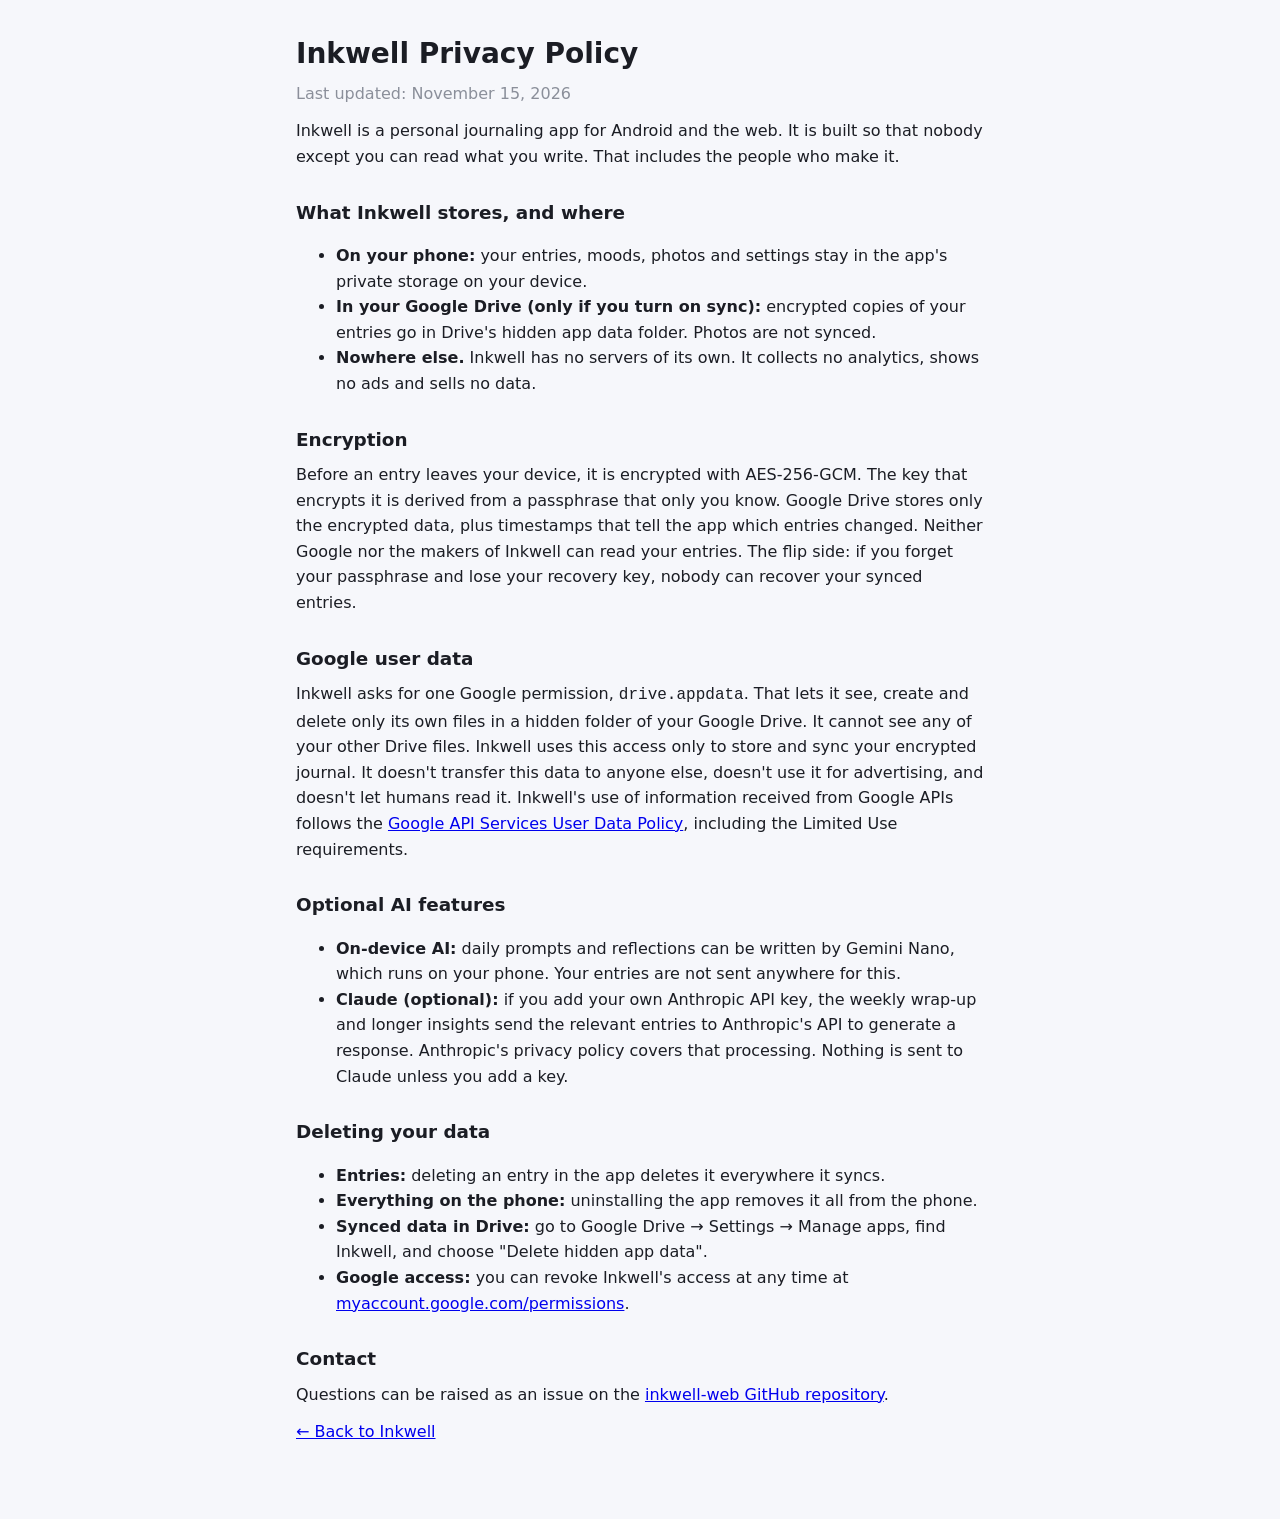
==== privacy.html @ 77a0a961 "Add a privacy policy page to the web journal Co-Authored-By: Claude Opus 5.5 <noreply@anthropic.com>" ====
<!doctype html>
<html lang="en">
<head>
<meta charset="utf-8">
<meta name="viewport" content="width=device-width, initial-scale=1">
<title>Inkwell Privacy Policy</title>
<link rel="stylesheet" href="styles.css">
<style>
  .policy { max-width: 720px; margin: 0 auto; padding: 32px 16px 64px; line-height: 1.6; }
  .policy h1 { margin-bottom: 4px; }
  .policy h2 { margin-top: 28px; font-size: 1.15rem; }
  .policy .muted { opacity: .7; }
</style>
</head>
<body>
<main class="policy">
  <h1>Inkwell Privacy Policy</h1>
  <p class="muted">Last updated: November 15, 2026</p>

  <p>Inkwell is a personal journaling app for Android and the web. It is built so that nobody except you can read
    what you write. That includes the people who make it.</p>

  <h2>What Inkwell stores, and where</h2>
  <ul>
    <li><strong>On your phone:</strong> your entries, moods, photos and settings stay in the app's private storage on
      your device.</li>
    <li><strong>In your Google Drive (only if you turn on sync):</strong> encrypted copies of your entries go in
      Drive's hidden app data folder. Photos are not synced.</li>
    <li><strong>Nowhere else.</strong> Inkwell has no servers of its own. It collects no analytics, shows no ads and
      sells no data.</li>
  </ul>

  <h2>Encryption</h2>
  <p>Before an entry leaves your device, it is encrypted with AES-256-GCM. The key that encrypts it is derived from
    a passphrase that only you know. Google Drive stores only the encrypted data, plus timestamps that tell the app
    which entries changed. Neither Google nor the makers of Inkwell can read your entries. The flip side: if you
    forget your passphrase and lose your recovery key, nobody can recover your synced entries.</p>

  <h2>Google user data</h2>
  <p>Inkwell asks for one Google permission, <code>drive.appdata</code>. That lets it see, create and delete only its
    own files in a hidden folder of your Google Drive. It cannot see any of your other Drive files. Inkwell uses
    this access only to store and sync your encrypted journal. It doesn't transfer this data to anyone else, doesn't
    use it for advertising, and doesn't let humans read it.
    Inkwell's use of information received from Google APIs follows the
    <a href="https://developers.google.com/terms/api-services-user-data-policy">Google API Services User Data
    Policy</a>, including the Limited Use requirements.</p>

  <h2>Optional AI features</h2>
  <ul>
    <li><strong>On-device AI:</strong> daily prompts and reflections can be written by Gemini Nano, which runs on your
      phone. Your entries are not sent anywhere for this.</li>
    <li><strong>Claude (optional):</strong> if you add your own Anthropic API key, the weekly wrap-up and longer
      insights send the relevant entries to Anthropic's API to generate a response. Anthropic's privacy policy
      covers that processing. Nothing is sent to Claude unless you add a key.</li>
  </ul>

  <h2>Deleting your data</h2>
  <ul>
    <li><strong>Entries:</strong> deleting an entry in the app deletes it everywhere it syncs.</li>
    <li><strong>Everything on the phone:</strong> uninstalling the app removes it all from the phone.</li>
    <li><strong>Synced data in Drive:</strong> go to Google Drive → Settings → Manage apps, find Inkwell, and choose
      "Delete hidden app data".</li>
    <li><strong>Google access:</strong> you can revoke Inkwell's access at any time at
      <a href="https://myaccount.google.com/permissions">myaccount.google.com/permissions</a>.</li>
  </ul>

  <h2>Contact</h2>
  <p>Questions can be raised as an issue on the
    <a href="https://github.com/h0tt5auc3/inkwell-web/issues">inkwell-web GitHub repository</a>.</p>

  <p><a href="./">← Back to Inkwell</a></p>
</main>
</body>
</html>
---- styles.css ----
:root {
  --bg: #f6f7fb; --surface: #ffffff; --text: #1b1d24; --muted: #5e6472; --line: #dfe2ea;
  --accent: #2451a6; --on-accent: #ffffff; --tint: #e8eefb; --danger: #b3261e; --focus: #2451a6;
}
@media (prefers-color-scheme: dark) {
  :root {
    --bg: #12141a; --surface: #1c1f27; --text: #e6e8ee; --muted: #a2a8b6; --line: #2e323d;
    --accent: #8fb0f5; --on-accent: #0d1b3a; --tint: #232c42; --danger: #f2b8b5; --focus: #8fb0f5;
  }
}
* { box-sizing: border-box; }
html { -webkit-text-size-adjust: 100%; }
body {
  margin: 0; background: var(--bg); color: var(--text);
  font: 16px/1.55 system-ui, -apple-system, "Segoe UI", Roboto, "Helvetica Neue", Arial, sans-serif;
}
.banner { background: var(--tint); color: var(--text); text-align: center; font-size: 13px; padding: 6px 12px; }
main { max-width: 760px; margin: 0 auto; padding: 20px 16px 64px; }
h1 { font-size: 28px; margin: 0 0 8px; }
h2 { font-size: 20px; margin: 0 0 8px; }
p { margin: 0 0 12px; }
.muted { color: var(--muted); }
.card { background: var(--surface); border: 1px solid var(--line); border-radius: 16px; padding: 20px; margin-bottom: 16px; }
.center { max-width: 460px; margin: 8vh auto 0; }
button, input, textarea { font: inherit; color: inherit; }
button {
  min-height: 40px; padding: 8px 18px; border-radius: 20px; border: 1px solid var(--line);
  background: var(--surface); cursor: pointer;
}
button.primary { background: var(--accent); color: var(--on-accent); border-color: var(--accent); font-weight: 600; }
button.danger { color: var(--danger); }
button.link { border: 0; background: none; color: var(--accent); padding: 4px 0; min-height: 0; text-decoration: underline; border-radius: 4px; }
button:disabled { opacity: .5; cursor: default; }
:focus-visible { outline: 3px solid var(--focus); outline-offset: 2px; }
label { display: block; font-weight: 600; margin: 12px 0 4px; }
input[type=password], input[type=text], input[type=search] {
  width: 100%; padding: 10px 14px; border-radius: 12px; border: 1px solid var(--line);
  background: var(--bg);
}
.error { color: var(--danger); margin: 10px 0 0; }
.warn { border-left: 4px solid var(--danger); padding: 8px 12px; background: var(--tint); border-radius: 8px; margin: 12px 0; }
.row { display: flex; gap: 8px; align-items: center; flex-wrap: wrap; }
.row.end { justify-content: flex-end; }
.spacer { flex: 1; }
.checkrow { display: flex; gap: 10px; align-items: center; margin: 14px 0; font-weight: 400; }
.checkrow input { width: 20px; height: 20px; }
.recovery {
  font: 600 20px/1.6 ui-monospace, Consolas, Menlo, monospace; word-break: break-all; text-align: center;
  background: var(--tint); border-radius: 12px; padding: 16px; margin: 12px 0; user-select: all;
}
header.bar { display: flex; align-items: center; gap: 8px; flex-wrap: wrap; margin-bottom: 16px; }
header.bar h1 { margin: 0; flex: 1; font-size: 24px; }
.month { font-size: 13px; font-weight: 700; letter-spacing: .04em; text-transform: uppercase; color: var(--muted); margin: 24px 4px 8px; }
.entry {
  display: block; width: 100%; text-align: left; border-radius: 16px; padding: 14px 16px; margin-bottom: 8px;
  background: var(--surface); border: 1px solid var(--line);
}
.entry .meta { font-size: 13px; color: var(--muted); }
.entry .t { font-weight: 600; overflow-wrap: anywhere; }
.entry .snip {
  color: var(--muted); overflow-wrap: anywhere; display: -webkit-box; -webkit-line-clamp: 2;
  -webkit-box-orient: vertical; overflow: hidden;
}
.empty { text-align: center; padding: 40px 0; color: var(--muted); }
.moods { display: flex; gap: 6px; margin: 8px 0 12px; }
.moods button { font-size: 24px; width: 48px; padding: 0; border-radius: 16px; }
.moods button[aria-pressed=true] { background: var(--tint); border-color: var(--accent); }
.title-in { font-size: 22px; font-weight: 600; margin-bottom: 8px; }
textarea.body {
  display: block; width: 100%; min-height: 50vh; resize: none; overflow: hidden; border: 0; background: transparent;
  padding: 8px 2px; font-size: 18px; line-height: 1.7;
}
textarea.body:focus { outline: none; }
.prompt { font-style: italic; color: var(--muted); margin: 4px 0 8px; }
.reflection { background: var(--tint); border-radius: 16px; padding: 14px 16px; margin-top: 16px; white-space: pre-wrap; overflow-wrap: anywhere; }
.status { font-size: 13px; color: var(--muted); min-height: 20px; }
dialog { border: 1px solid var(--line); border-radius: 16px; background: var(--surface); color: var(--text); max-width: 380px; }
dialog::backdrop { background: rgba(0,0,0,.45); }
@media (max-width: 420px) { main { padding: 12px 12px 48px; } .recovery { font-size: 16px; } }
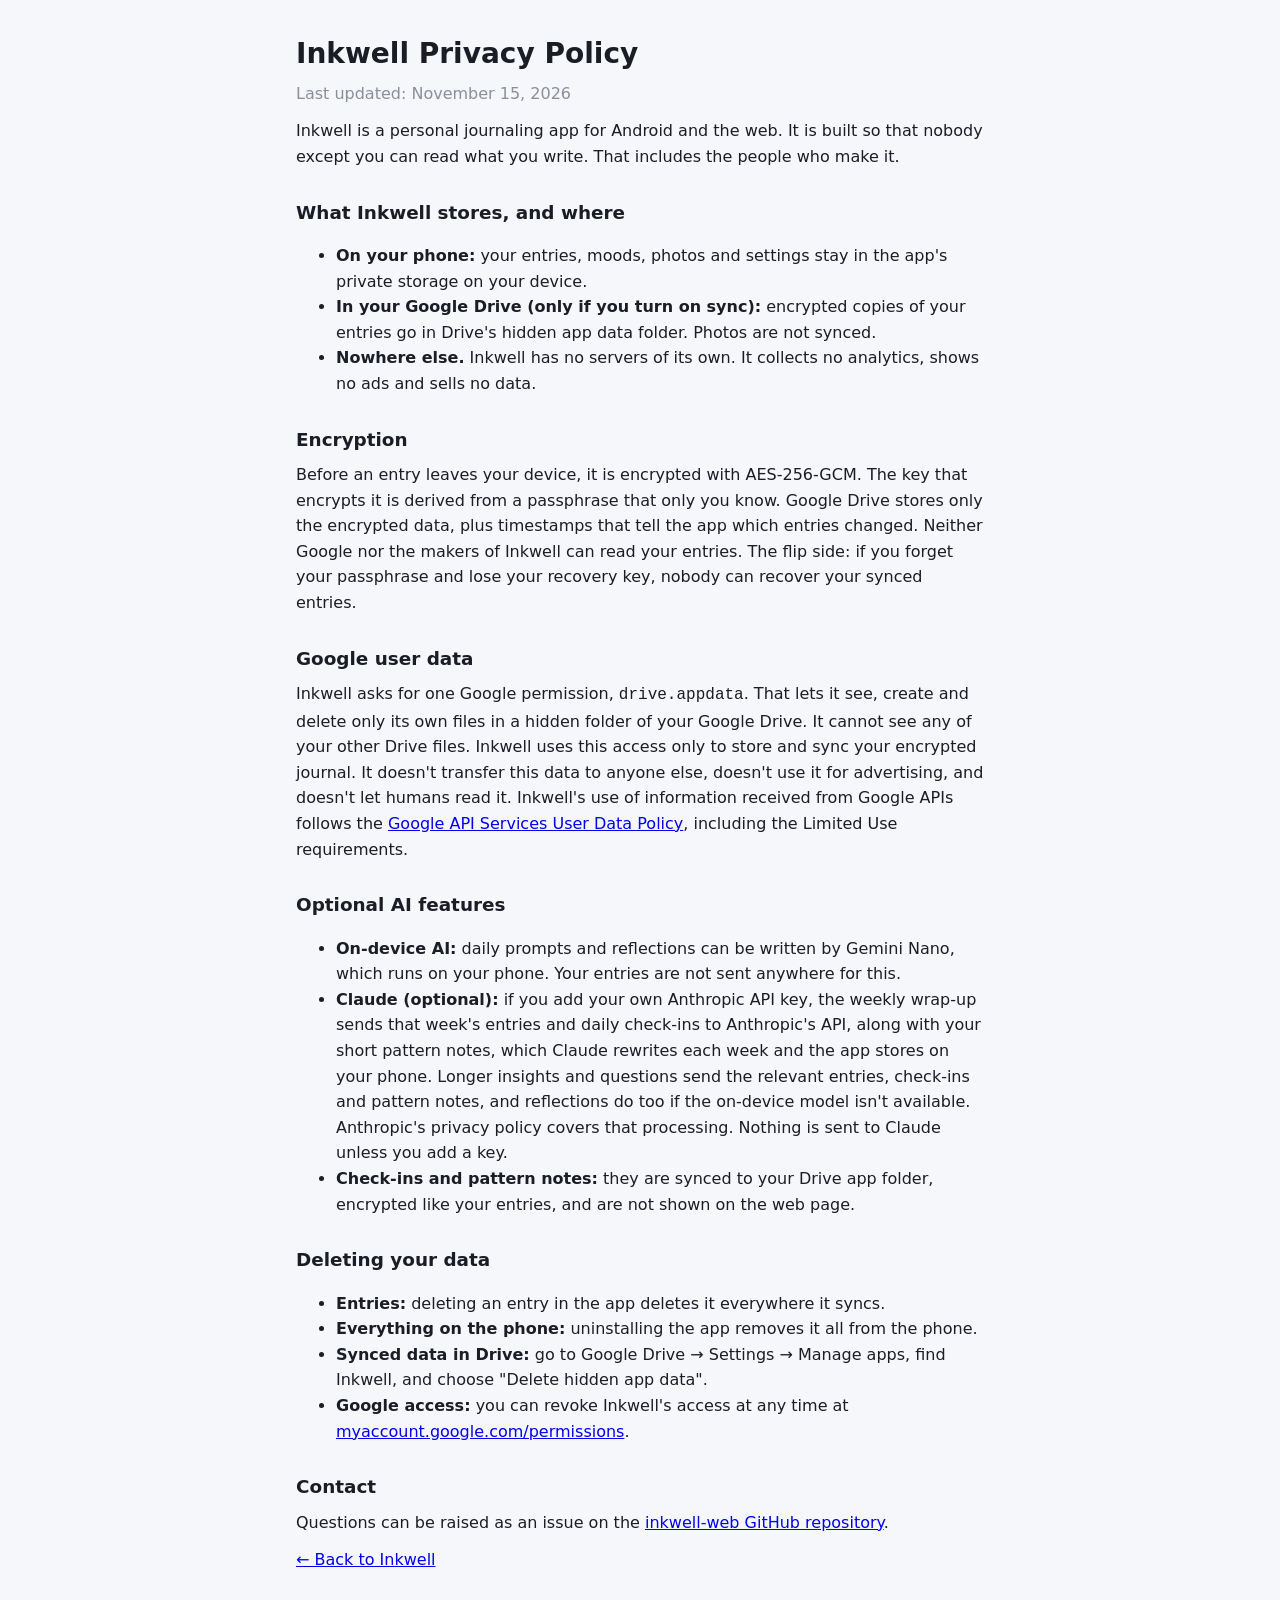
==== commit d1d6fb06: "Conversational entries, daily check-ins, and pattern awareness - Editor: sentence capitalization, a " ====
--- a/privacy.html
+++ b/privacy.html
@@ -49,9 +49,13 @@
   <ul>
     <li><strong>On-device AI:</strong> daily prompts and reflections can be written by Gemini Nano, which runs on your
       phone. Your entries are not sent anywhere for this.</li>
-    <li><strong>Claude (optional):</strong> if you add your own Anthropic API key, the weekly wrap-up and longer
-      insights send the relevant entries to Anthropic's API to generate a response. Anthropic's privacy policy
-      covers that processing. Nothing is sent to Claude unless you add a key.</li>
+    <li><strong>Claude (optional):</strong> if you add your own Anthropic API key, the weekly wrap-up sends that
+      week's entries and daily check-ins to Anthropic's API, along with your short pattern notes, which Claude
+      rewrites each week and the app stores on your phone. Longer insights and questions send the relevant entries,
+      check-ins and pattern notes, and reflections do too if the on-device model isn't available. Anthropic's privacy
+      policy covers that processing. Nothing is sent to Claude unless you add a key.</li>
+    <li><strong>Check-ins and pattern notes:</strong> they are synced to your Drive app folder, encrypted like your
+      entries, and are not shown on the web page.</li>
   </ul>
 
   <h2>Deleting your data</h2>
--- a/styles.css
+++ b/styles.css
@@ -71,8 +71,9 @@
   padding: 8px 2px; font-size: 18px; line-height: 1.7;
 }
 textarea.body:focus { outline: none; }
+textarea.body.turn { min-height: 96px; }
 .prompt { font-style: italic; color: var(--muted); margin: 4px 0 8px; }
-.reflection { background: var(--tint); border-radius: 16px; padding: 14px 16px; margin-top: 16px; white-space: pre-wrap; overflow-wrap: anywhere; }
+.reflection { background: var(--tint); border-radius: 16px; padding: 14px 16px; margin: 16px 0 8px; white-space: pre-wrap; overflow-wrap: anywhere; }
 .status { font-size: 13px; color: var(--muted); min-height: 20px; }
 dialog { border: 1px solid var(--line); border-radius: 16px; background: var(--surface); color: var(--text); max-width: 380px; }
 dialog::backdrop { background: rgba(0,0,0,.45); }
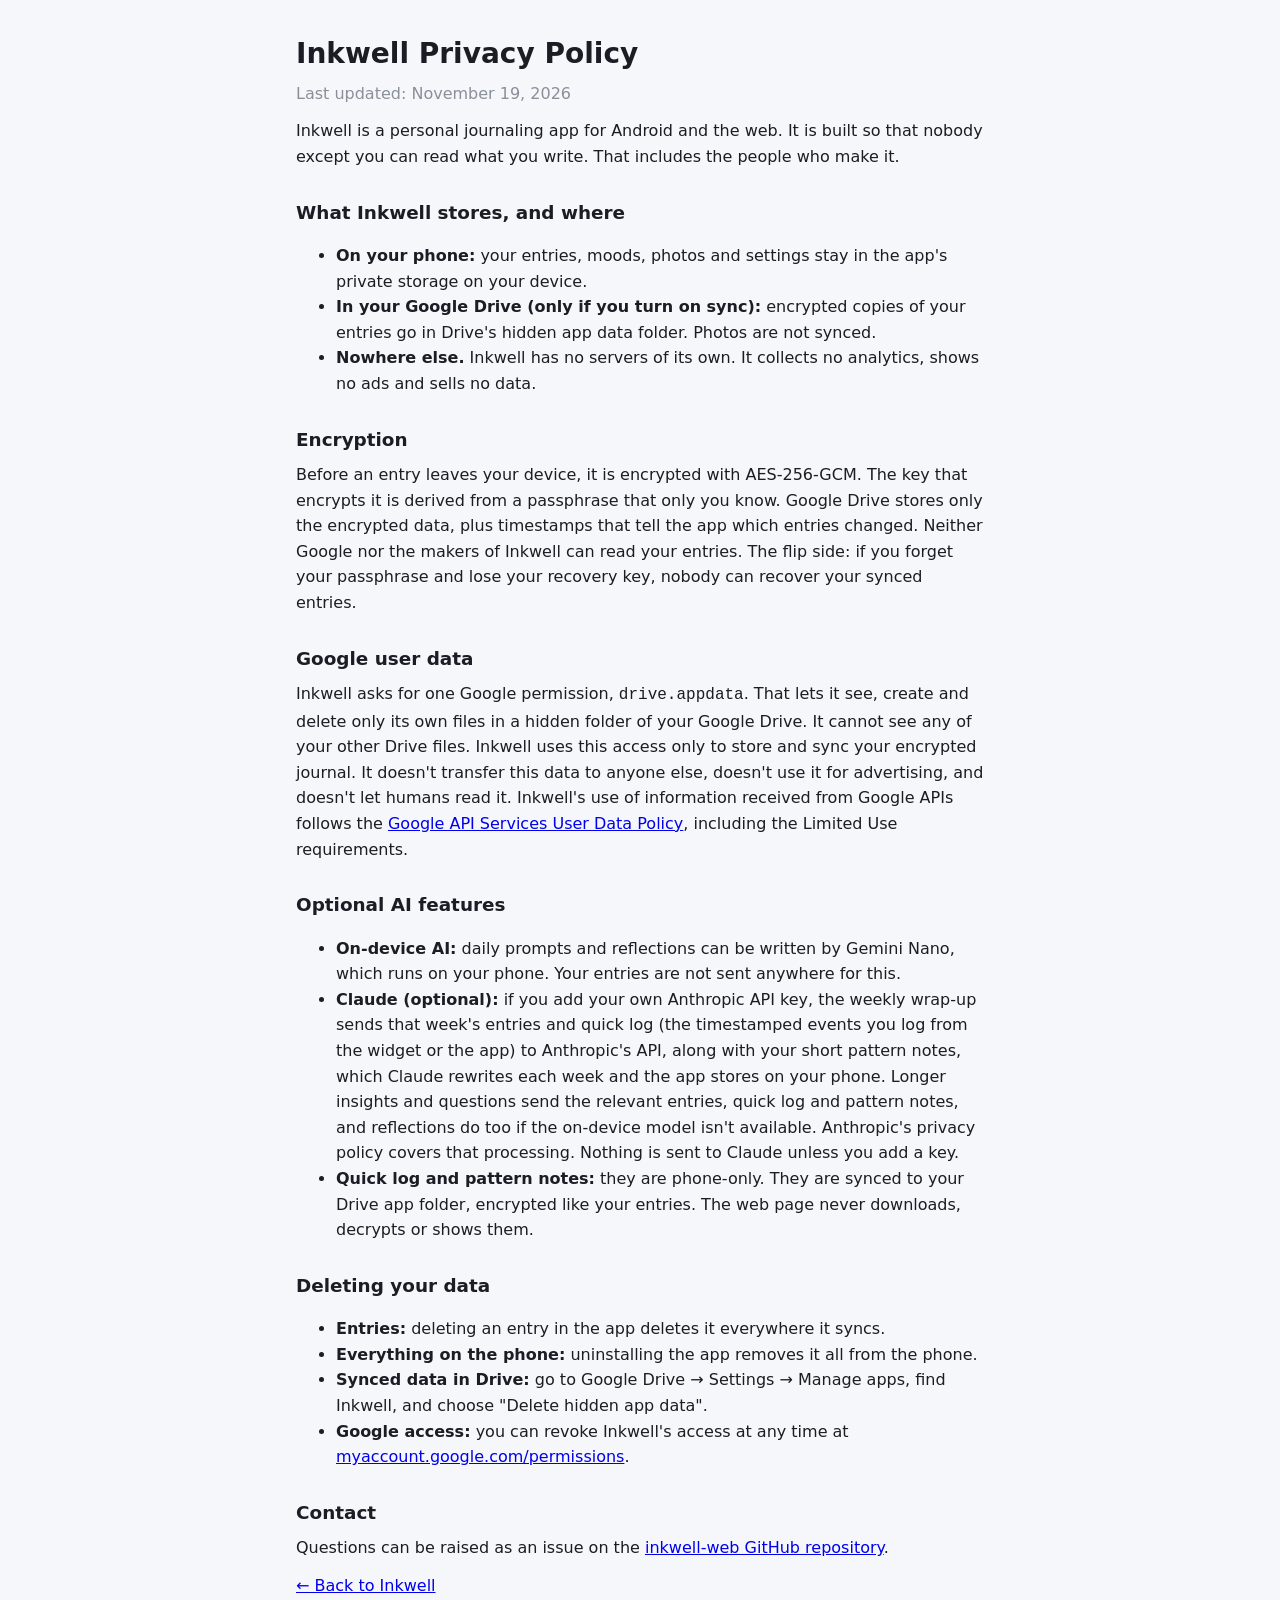
==== commit d6b8e87e: "Quick log widget, timestamped logging, and one entry per day - Home screen widget (Glance): one tap " ====
--- a/privacy.html
+++ b/privacy.html
@@ -15,7 +15,7 @@
 <body>
 <main class="policy">
   <h1>Inkwell Privacy Policy</h1>
-  <p class="muted">Last updated: November 15, 2026</p>
+  <p class="muted">Last updated: November 19, 2026</p>
 
   <p>Inkwell is a personal journaling app for Android and the web. It is built so that nobody except you can read
     what you write. That includes the people who make it.</p>
@@ -50,12 +50,12 @@
     <li><strong>On-device AI:</strong> daily prompts and reflections can be written by Gemini Nano, which runs on your
       phone. Your entries are not sent anywhere for this.</li>
     <li><strong>Claude (optional):</strong> if you add your own Anthropic API key, the weekly wrap-up sends that
-      week's entries and daily check-ins to Anthropic's API, along with your short pattern notes, which Claude
+      week's entries and quick log (the timestamped events you log from the widget or the app) to Anthropic's API, along with your short pattern notes, which Claude
       rewrites each week and the app stores on your phone. Longer insights and questions send the relevant entries,
-      check-ins and pattern notes, and reflections do too if the on-device model isn't available. Anthropic's privacy
+      quick log and pattern notes, and reflections do too if the on-device model isn't available. Anthropic's privacy
       policy covers that processing. Nothing is sent to Claude unless you add a key.</li>
-    <li><strong>Check-ins and pattern notes:</strong> they are synced to your Drive app folder, encrypted like your
-      entries, and are not shown on the web page.</li>
+    <li><strong>Quick log and pattern notes:</strong> they are phone-only. They are synced to your Drive app folder, encrypted like your
+      entries. The web page never downloads, decrypts or shows them.</li>
   </ul>
 
   <h2>Deleting your data</h2>
